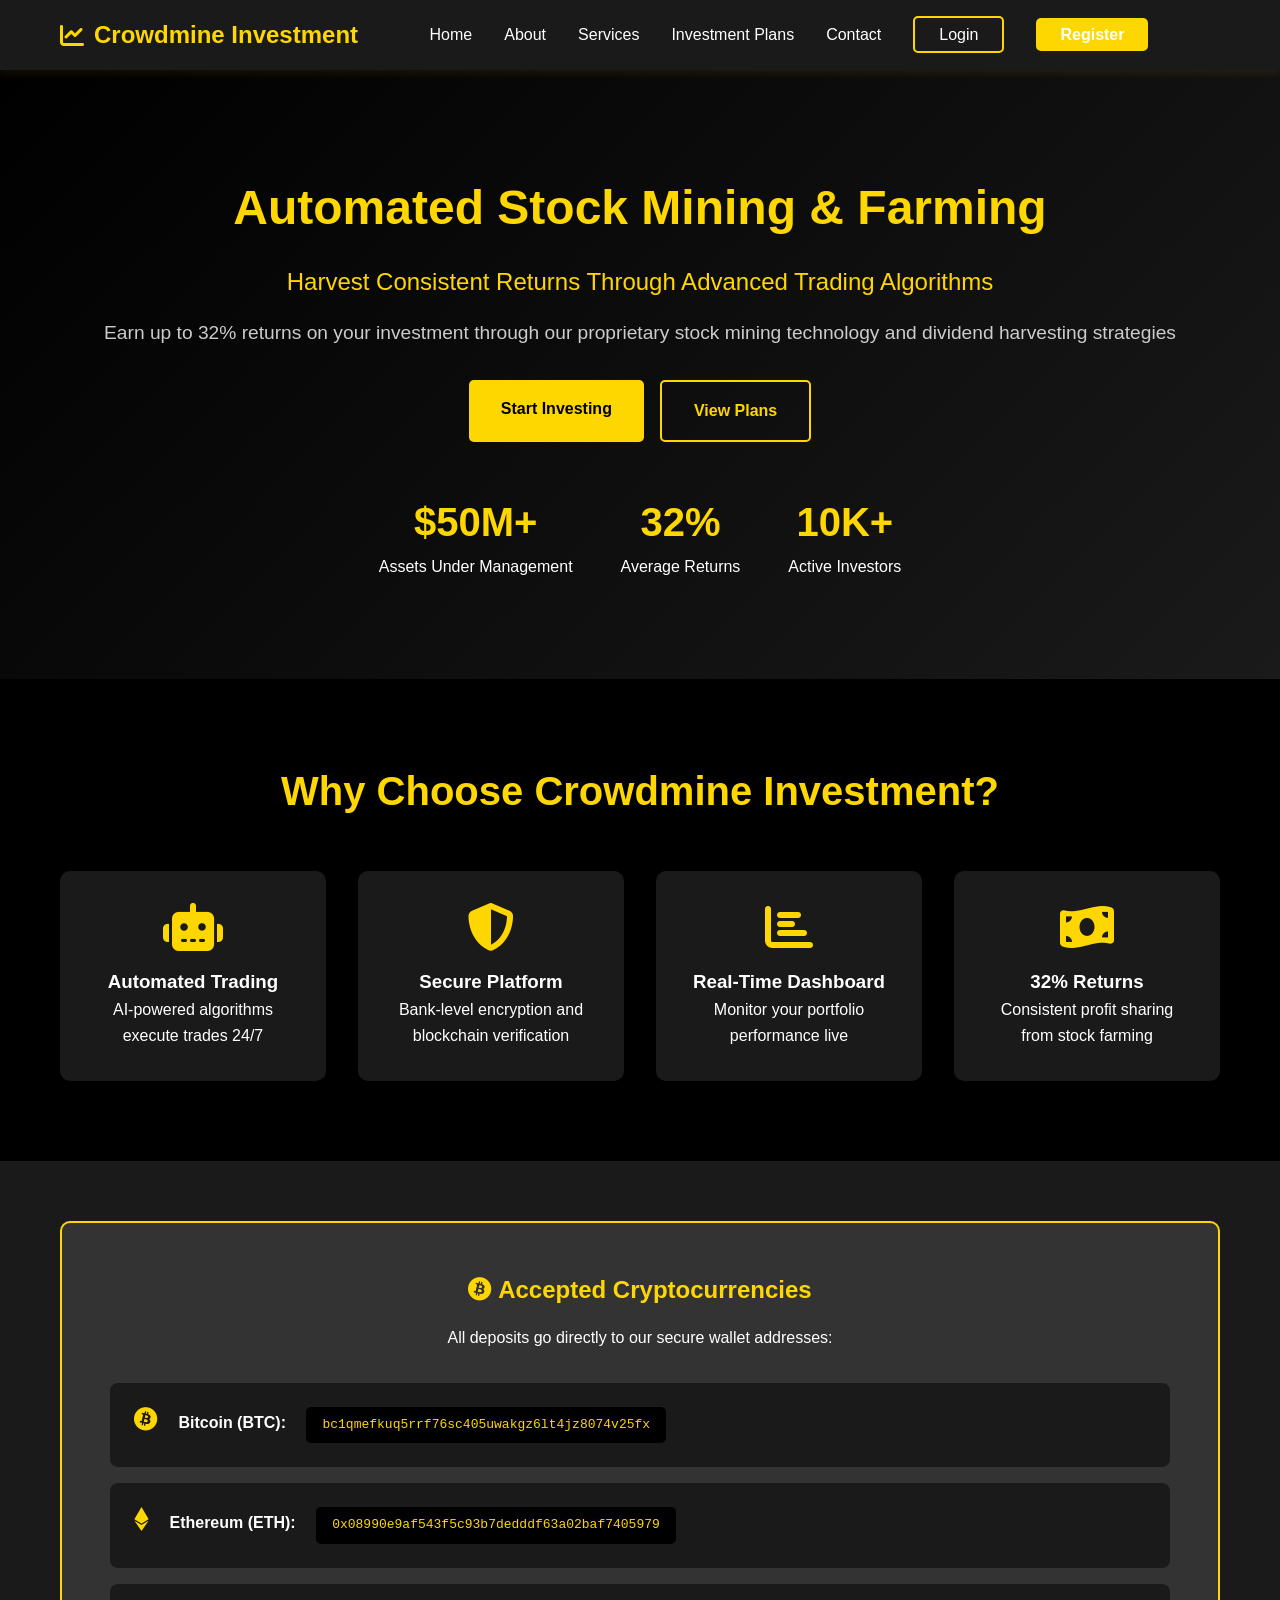
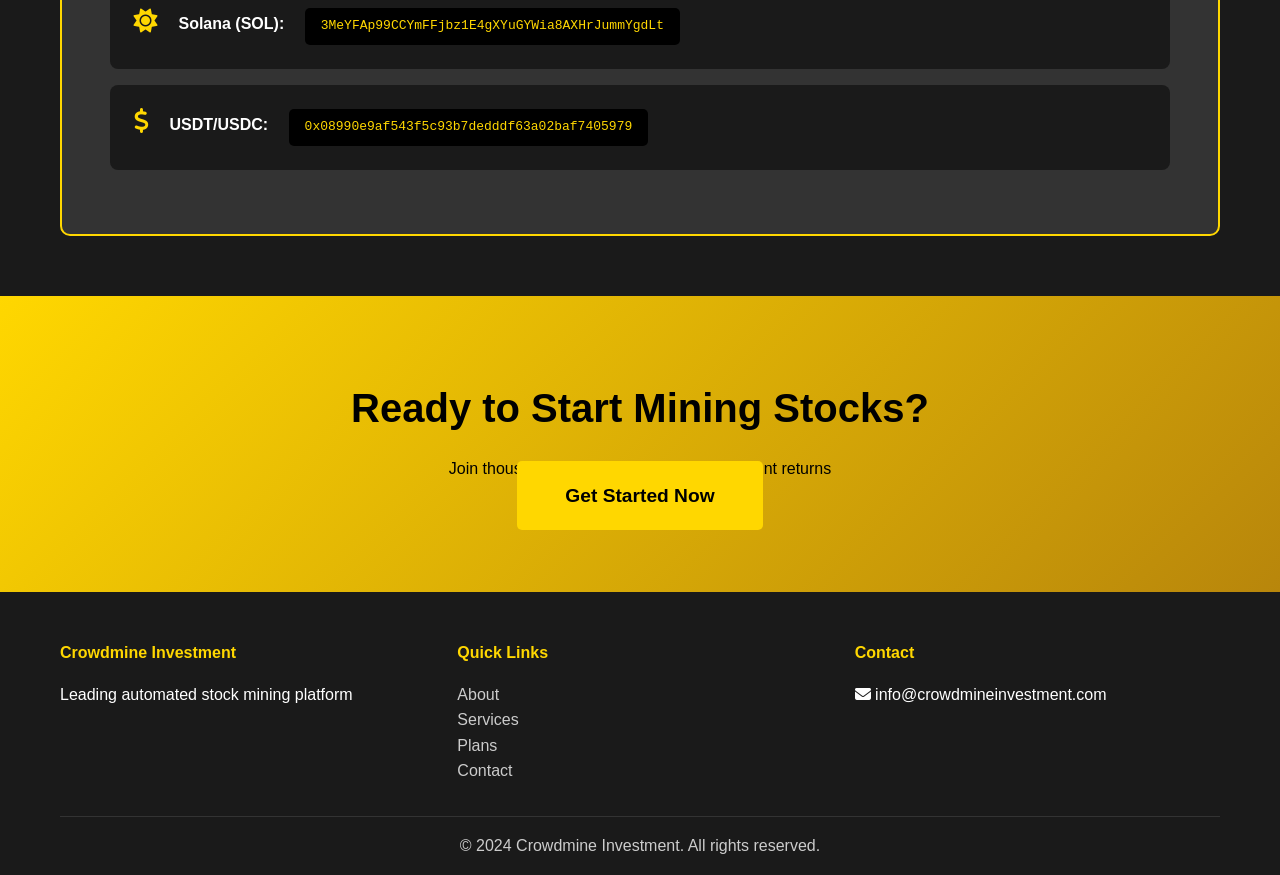
==== index.html @ b3fec1d3 "Add files via upload" ====
<!DOCTYPE html>
<html lang="en">
<head>
    <meta charset="UTF-8">
    <meta name="viewport" content="width=device-width, initial-scale=1.0">
    <title>Crowdmine Investment - Stock Mining Platform</title>
    <link rel="stylesheet" href="style.css">
    <link rel="stylesheet" href="https://cdnjs.cloudflare.com/ajax/libs/font-awesome/6.4.0/css/all.min.css">
</head>
<body>
    <!-- Navigation -->
    <nav class="navbar">
        <div class="container">
            <div class="logo">
                <i class="fas fa-chart-line"></i>
                <span>Crowdmine Investment</span>
            </div>
            <ul class="nav-menu">
                <li><a href="index.html">Home</a></li>
                <li><a href="about.html">About</a></li>
                <li><a href="services.html">Services</a></li>
                <li><a href="plans.html">Investment Plans</a></li>
                <li><a href="contact.html">Contact</a></li>
                <li><a href="login.html" class="btn-login">Login</a></li>
                <li><a href="register.html" class="btn-register">Register</a></li>
            </ul>
            <div class="hamburger">
                <span></span>
                <span></span>
                <span></span>
            </div>
        </div>
    </nav>

    <!-- Hero Section -->
    <section class="hero">
        <div class="container">
            <div class="hero-content">
                <h1>Automated Stock Mining & Farming</h1>
                <p class="tagline">Harvest Consistent Returns Through Advanced Trading Algorithms</p>
                <p class="hero-description">Earn up to 32% returns on your investment through our proprietary stock mining technology and dividend harvesting strategies</p>
                <div class="hero-buttons">
                    <a href="register.html" class="btn btn-primary">Start Investing</a>
                    <a href="plans.html" class="btn btn-secondary">View Plans</a>
                </div>
                <div class="hero-stats">
                    <div class="stat">
                        <h3>$50M+</h3>
                        <p>Assets Under Management</p>
                    </div>
                    <div class="stat">
                        <h3>32%</h3>
                        <p>Average Returns</p>
                    </div>
                    <div class="stat">
                        <h3>10K+</h3>
                        <p>Active Investors</p>
                    </div>
                </div>
            </div>
        </div>
    </section>

    <!-- Features -->
    <section class="features">
        <div class="container">
            <h2>Why Choose Crowdmine Investment?</h2>
            <div class="features-grid">
                <div class="feature">
                    <i class="fas fa-robot"></i>
                    <h3>Automated Trading</h3>
                    <p>AI-powered algorithms execute trades 24/7</p>
                </div>
                <div class="feature">
                    <i class="fas fa-shield-alt"></i>
                    <h3>Secure Platform</h3>
                    <p>Bank-level encryption and blockchain verification</p>
                </div>
                <div class="feature">
                    <i class="fas fa-chart-bar"></i>
                    <h3>Real-Time Dashboard</h3>
                    <p>Monitor your portfolio performance live</p>
                </div>
                <div class="feature">
                    <i class="fas fa-money-bill-wave"></i>
                    <h3>32% Returns</h3>
                    <p>Consistent profit sharing from stock farming</p>
                </div>
            </div>
        </div>
    </section>

    <!-- Crypto Wallets -->
    <section class="wallet-info">
        <div class="container">
            <div class="wallet-box">
                <h2><i class="fab fa-bitcoin"></i> Accepted Cryptocurrencies</h2>
                <p>All deposits go directly to our secure wallet addresses:</p>
                
                <div class="crypto-list">
                    <div class="crypto-item">
                        <i class="fab fa-bitcoin"></i>
                        <strong>Bitcoin (BTC):</strong>
                        <code>bc1qmefkuq5rrf76sc405uwakgz6lt4jz8074v25fx</code>
                    </div>
                    <div class="crypto-item">
                        <i class="fab fa-ethereum"></i>
                        <strong>Ethereum (ETH):</strong>
                        <code>0x08990e9af543f5c93b7dedddf63a02baf7405979</code>
                    </div>
                    <div class="crypto-item">
                        <i class="fas fa-sun"></i>
                        <strong>Solana (SOL):</strong>
                        <code>3MeYFAp99CCYmFFjbz1E4gXYuGYWia8AXHrJummYgdLt</code>
                    </div>
                    <div class="crypto-item">
                        <i class="fas fa-dollar-sign"></i>
                        <strong>USDT/USDC:</strong>
                        <code>0x08990e9af543f5c93b7dedddf63a02baf7405979</code>
                    </div>
                </div>
            </div>
        </div>
    </section>

    <!-- CTA -->
    <section class="cta">
        <div class="container">
            <h2>Ready to Start Mining Stocks?</h2>
            <p>Join thousands of investors earning consistent returns</p>
            <a href="register.html" class="btn btn-primary btn-large">Get Started Now</a>
        </div>
    </section>

    <!-- Footer -->
    <footer>
        <div class="container">
            <div class="footer-grid">
                <div class="footer-col">
                    <h4>Crowdmine Investment</h4>
                    <p>Leading automated stock mining platform</p>
                </div>
                <div class="footer-col">
                    <h4>Quick Links</h4>
                    <ul>
                        <li><a href="about.html">About</a></li>
                        <li><a href="services.html">Services</a></li>
                        <li><a href="plans.html">Plans</a></li>
                        <li><a href="contact.html">Contact</a></li>
                    </ul>
                </div>
                <div class="footer-col">
                    <h4>Contact</h4>
                    <p><i class="fas fa-envelope"></i> info@crowdmineinvestment.com</p>
                </div>
            </div>
            <div class="footer-bottom">
                <p>&copy; 2024 Crowdmine Investment. All rights reserved.</p>
            </div>
        </div>
    </footer>

    <script src="script.js"></script>
</body>
</html>
---- style.css ----
* {
    margin: 0;
    padding: 0;
    box-sizing: border-box;
}

:root {
    --gold: #FFD700;
    --dark-gold: #B8860B;
    --black: #000000;
    --dark-gray: #1a1a1a;
    --light-gray: #333333;
    --white: #ffffff;
    --text-gray: #cccccc;
}

body {
    font-family: 'Segoe UI', Tahoma, Geneva, Verdana, sans-serif;
    background: var(--black);
    color: var(--white);
    line-height: 1.6;
}

.container {
    max-width: 1200px;
    margin: 0 auto;
    padding: 0 20px;
}

/* Navigation */
.navbar {
    background: var(--dark-gray);
    padding: 1rem 0;
    position: sticky;
    top: 0;
    z-index: 1000;
    box-shadow: 0 2px 10px rgba(255, 215, 0, 0.1);
}

.navbar .container {
    display: flex;
    justify-content: space-between;
    align-items: center;
}

.logo {
    display: flex;
    align-items: center;
    gap: 10px;
    font-size: 1.5rem;
    font-weight: bold;
    color: var(--gold);
}

.nav-menu {
    display: flex;
    list-style: none;
    gap: 2rem;
    align-items: center;
}

.nav-menu a {
    color: var(--white);
    text-decoration: none;
    transition: color 0.3s;
}

.nav-menu a:hover {
    color: var(--gold);
}

.btn-login {
    padding: 0.5rem 1.5rem;
    border: 2px solid var(--gold);
    border-radius: 5px;
}

.btn-register {
    padding: 0.5rem 1.5rem;
    background: var(--gold);
    color: var(--black);
    border-radius: 5px;
    font-weight: bold;
}

/* Hero Section */
.hero {
    background: linear-gradient(135deg, var(--black) 0%, var(--dark-gray) 100%);
    padding: 100px 0;
    text-align: center;
}

.hero h1 {
    font-size: 3rem;
    margin-bottom: 1rem;
    color: var(--gold);
}

.tagline {
    font-size: 1.5rem;
    color: var(--gold);
    margin-bottom: 1rem;
}

.hero-description {
    font-size: 1.2rem;
    color: var(--text-gray);
    margin-bottom: 2rem;
}

.hero-buttons {
    display: flex;
    gap: 1rem;
    justify-content: center;
    margin-bottom: 3rem;
}

.btn {
    padding: 1rem 2rem;
    text-decoration: none;
    border-radius: 5px;
    font-weight: bold;
    transition: all 0.3s;
}

.btn-primary {
    background: var(--gold);
    color: var(--black);
}

.btn-primary:hover {
    background: var(--dark-gold);
    transform: translateY(-2px);
}

.btn-secondary {
    border: 2px solid var(--gold);
    color: var(--gold);
}

.btn-secondary:hover {
    background: var(--gold);
    color: var(--black);
}

.hero-stats {
    display: flex;
    justify-content: center;
    gap: 3rem;
}

.stat h3 {
    font-size: 2.5rem;
    color: var(--gold);
}

/* Features */
.features {
    padding: 80px 0;
    background: var(--black);
}

.features h2 {
    text-align: center;
    font-size: 2.5rem;
    margin-bottom: 3rem;
    color: var(--gold);
}

.features-grid {
    display: grid;
    grid-template-columns: repeat(auto-fit, minmax(250px, 1fr));
    gap: 2rem;
}

.feature {
    padding: 2rem;
    background: var(--dark-gray);
    border-radius: 10px;
    text-align: center;
    transition: transform 0.3s;
}

.feature:hover {
    transform: translateY(-10px);
}

.feature i {
    font-size: 3rem;
    color: var(--gold);
    margin-bottom: 1rem;
}

/* Wallet Info */
.wallet-info {
    padding: 60px 0;
    background: var(--dark-gray);
}

.wallet-box {
    background: var(--light-gray);
    padding: 3rem;
    border-radius: 10px;
    border: 2px solid var(--gold);
    text-align: center;
}

.wallet-box h2 {
    color: var(--gold);
    margin-bottom: 1rem;
}

.crypto-list {
    margin-top: 2rem;
}

.crypto-item {
    background: var(--dark-gray);
    padding: 1.5rem;
    margin-bottom: 1rem;
    border-radius: 8px;
    text-align: left;
}

.crypto-item i {
    color: var(--gold);
    font-size: 1.5rem;
    margin-right: 1rem;
}

.crypto-item code {
    background: var(--black);
    padding: 0.5rem 1rem;
    border-radius: 5px;
    color: var(--gold);
    display: inline-block;
    margin-left: 1rem;
    word-break: break-all;
}

/* CTA */
.cta {
    padding: 80px 0;
    background: linear-gradient(135deg, var(--gold) 0%, var(--dark-gold) 100%);
    text-align: center;
    color: var(--black);
}

.cta h2 {
    font-size: 2.5rem;
    margin-bottom: 1rem;
}

.btn-large {
    padding: 1.5rem 3rem;
    font-size: 1.2rem;
}

/* Footer */
footer {
    background: var(--dark-gray);
    padding: 3rem 0 1rem;
}

.footer-grid {
    display: grid;
    grid-template-columns: repeat(auto-fit, minmax(250px, 1fr));
    gap: 2rem;
    margin-bottom: 2rem;
}

.footer-col h4 {
    color: var(--gold);
    margin-bottom: 1rem;
}

.footer-col ul {
    list-style: none;
}

.footer-col a {
    color: var(--text-gray);
    text-decoration: none;
}

.footer-col a:hover {
    color: var(--gold);
}

.footer-bottom {
    border-top: 1px solid var(--light-gray);
    padding-top: 1rem;
    text-align: center;
    color: var(--text-gray);
}

/* Responsive */
@media (max-width: 768px) {
    .nav-menu {
        display: none;
    }
    
    .hero h1 {
        font-size: 2rem;
    }
    
    .hero-stats {
        flex-direction: column;
        gap: 1rem;
    }
}
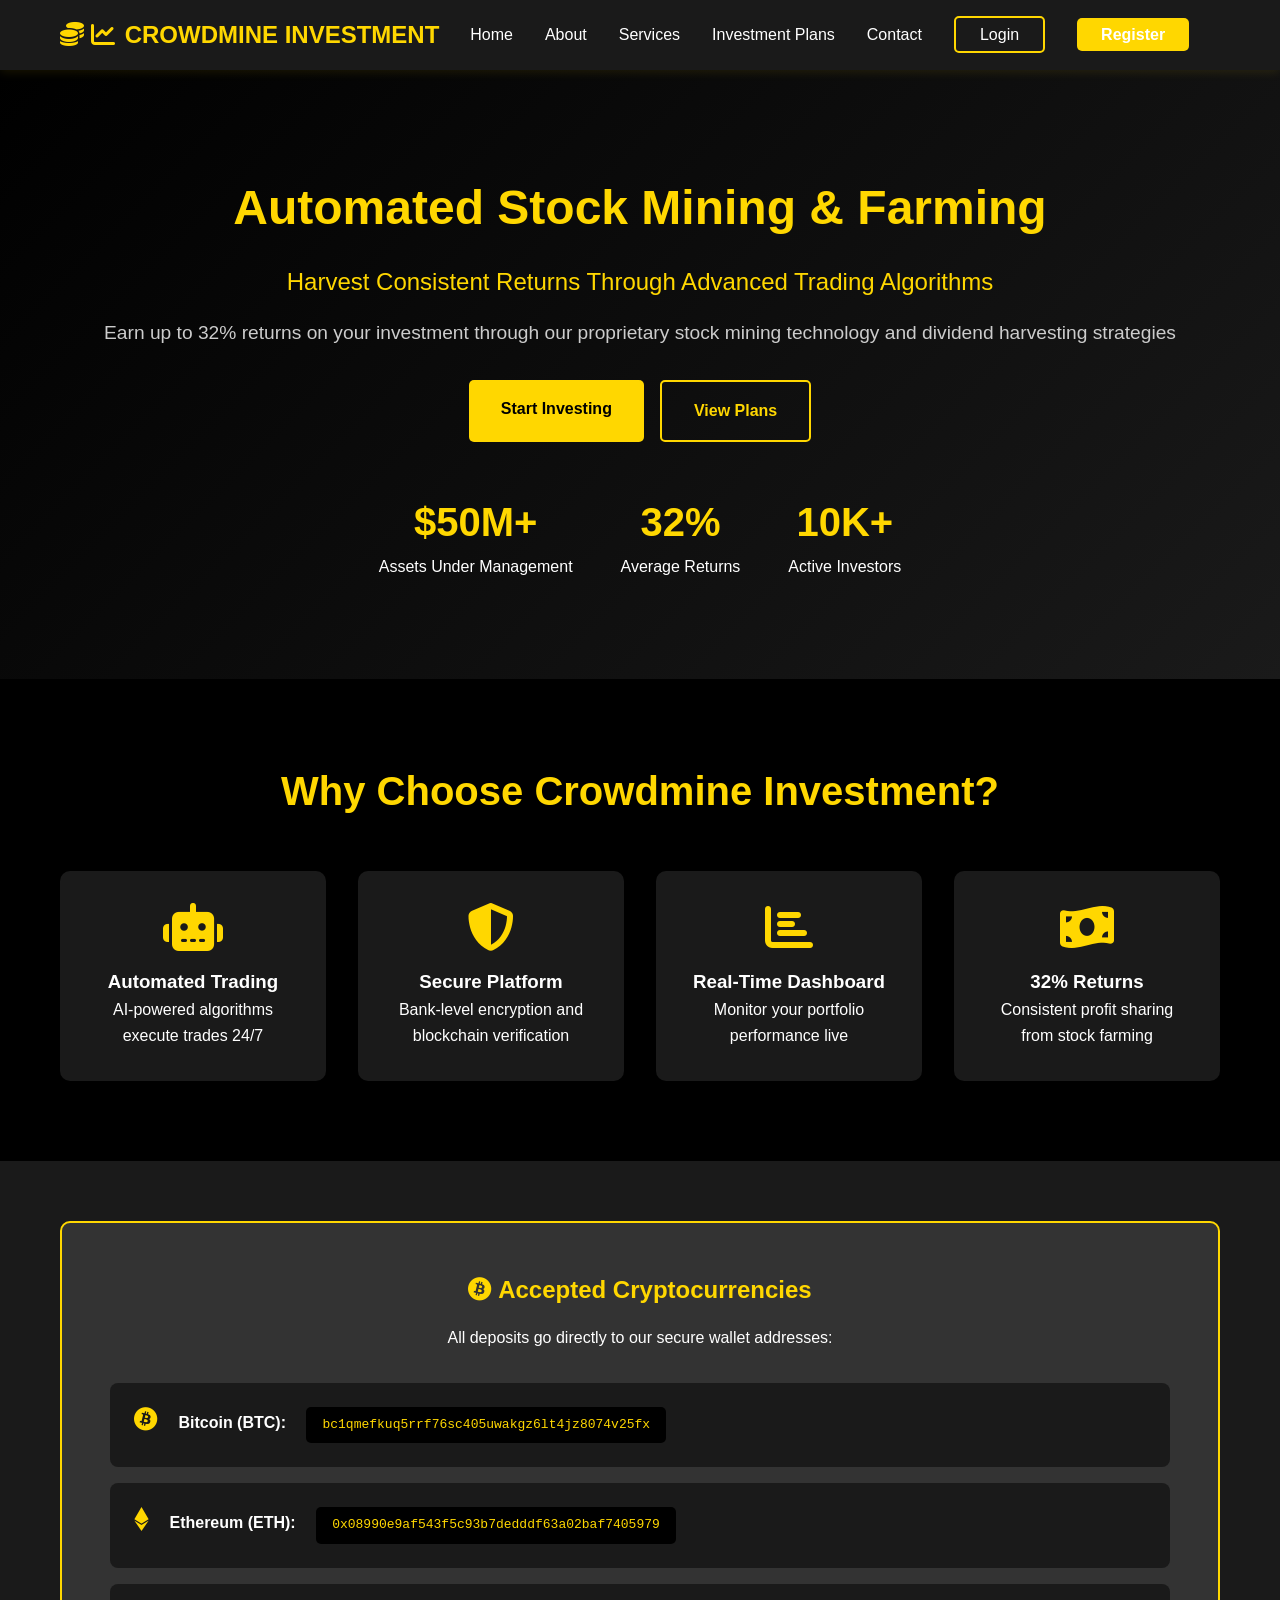
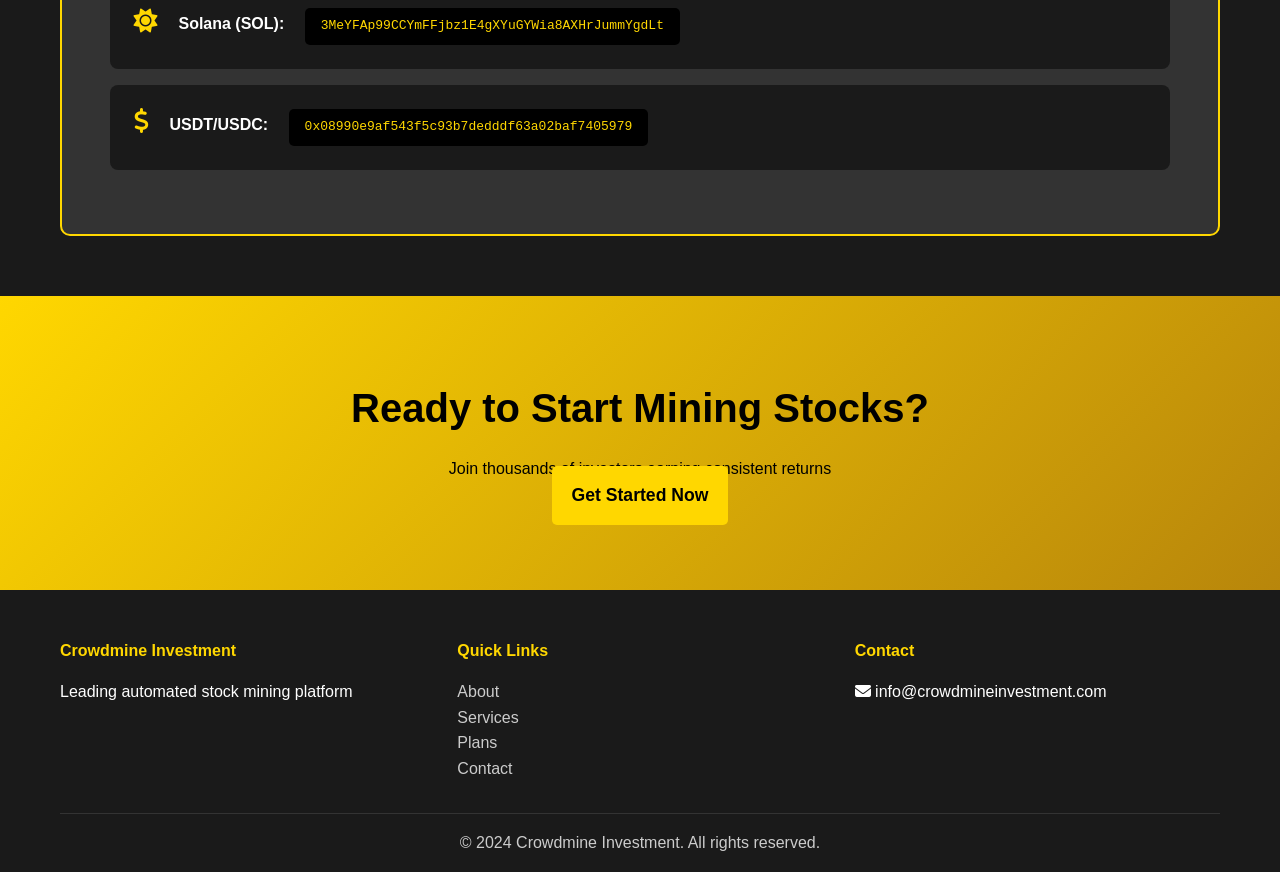
==== commit 5a726bd5: "Update index.html" ====
--- a/index.html
+++ b/index.html
@@ -11,10 +11,16 @@
     <!-- Navigation -->
     <nav class="navbar">
         <div class="container">
-            <div class="logo">
-                <i class="fas fa-chart-line"></i>
-                <span>Crowdmine Investment</span>
-            </div>
+           <div class="logo">
+    <div class="logo-icon">
+        <i class="fas fa-coins"></i>
+        <i class="fas fa-chart-line"></i>
+    </div>
+    <div class="logo-text">
+        <span class="logo-title">CROWDMINE</span>
+        <span class="logo-subtitle">INVESTMENT</span>
+    </div>
+</div>
             <ul class="nav-menu">
                 <li><a href="index.html">Home</a></li>
                 <li><a href="about.html">About</a></li>
@@ -162,4 +168,4 @@
 
     <script src="script.js"></script>
 </body>
-</html>+</html>
--- a/style.css
+++ b/style.css
@@ -308,4 +308,1025 @@
         flex-direction: column;
         gap: 1rem;
     }
-}+}     
+/* Plans Page */
+.page-header {
+    background: var(--dark-gray);
+    padding: 60px 0;
+    text-align: center;
+    border-bottom: 3px solid var(--gold);
+}
+
+.page-header h1 {
+    color: var(--gold);
+    font-size: 2.5rem;
+    margin-bottom: 1rem;
+}
+
+.calculator-section {
+    padding: 40px 0;
+    background: var(--black);
+}
+
+.calculator-box {
+    max-width: 600px;
+    margin: 0 auto;
+    background: var(--dark-gray);
+    padding: 2rem;
+    border-radius: 10px;
+    border: 2px solid var(--gold);
+    text-align: center;
+}
+
+.calculator-box input {
+    width: 100%;
+    padding: 1rem;
+    margin: 1rem 0;
+    background: var(--light-gray);
+    border: 2px solid var(--text-gray);
+    border-radius: 5px;
+    color: var(--white);
+    font-size: 1rem;
+}
+
+.plans-section {
+    padding: 60px 0;
+    background: var(--black);
+}
+
+.plans-section h2 {
+    color: var(--gold);
+    text-align: center;
+    margin-bottom: 2rem;
+}
+
+.plans-grid {
+    display: grid;
+    grid-template-columns: repeat(auto-fit, minmax(280px, 1fr));
+    gap: 2rem;
+    margin-bottom: 2rem;
+}
+
+.plan-card {
+    background: var(--dark-gray);
+    padding: 2rem;
+    border-radius: 15px;
+    border: 2px solid var(--light-gray);
+    text-align: center;
+    position: relative;
+    transition: transform 0.3s;
+}
+
+.plan-card:hover {
+    transform: translateY(-10px);
+    border-color: var(--gold);
+}
+
+.plan-card.platinum {
+    border-color: var(--gold);
+    background: linear-gradient(135deg, var(--dark-gray) 0%, var(--light-gray) 100%);
+}
+
+.plan-card h3 {
+    font-size: 2.5rem;
+    color: var(--gold);
+    margin-bottom: 1rem;
+}
+
+.plan-return {
+    font-size: 1.3rem;
+    color: var(--white);
+    margin-bottom: 0.5rem;
+}
+
+.plan-profit {
+    font-size: 1.1rem;
+    color: #28a745;
+    margin-bottom: 1.5rem;
+}
+
+.plan-card ul {
+    list-style: none;
+    padding: 0;
+    margin: 1.5rem 0;
+    text-align: left;
+}
+
+.plan-card li {
+    padding: 0.5rem 0;
+    color: var(--text-gray);
+}
+
+.plan-card .btn {
+    width: 100%;
+    margin-top: 1rem;
+}
+
+.badge {
+    position: absolute;
+    top: -10px;
+    right: 20px;
+    background: var(--gold);
+    color: var(--black);
+    padding: 0.5rem 1rem;
+    border-radius: 20px;
+    font-weight: bold;
+    font-size: 0.9rem;
+}
+
+/* Deposit Page */
+.deposit-notice {
+    padding: 40px 0;
+    background: var(--dark-gray);
+}
+
+.notice-box {
+    background: var(--light-gray);
+    padding: 2rem;
+    border-radius: 10px;
+    border-left: 5px solid var(--gold);
+}
+
+.notice-box i {
+    font-size: 2rem;
+    color: var(--gold);
+    margin-bottom: 1rem;
+}
+
+.notice-box h3 {
+    color: var(--gold);
+    margin-bottom: 1rem;
+}
+
+.notice-box ul {
+    list-style: none;
+    padding: 0;
+}
+
+.notice-box li {
+    padding: 0.5rem 0;
+    color: var(--text-gray);
+}
+
+.crypto-wallets {
+    padding: 60px 0;
+    background: var(--black);
+}
+
+.crypto-wallets h2 {
+    text-align: center;
+    color: var(--gold);
+    margin-bottom: 3rem;
+}
+
+.wallet-card {
+    background: var(--dark-gray);
+    border-radius: 15px;
+    margin-bottom: 2rem;
+    overflow: hidden;
+    border: 2px solid var(--light-gray);
+}
+
+.wallet-card:hover {
+    border-color: var(--gold);
+}
+
+.wallet-header {
+    background: var(--light-gray);
+    padding: 1.5rem;
+    display: flex;
+    align-items: center;
+    gap: 1rem;
+    border-bottom: 2px solid var(--gold);
+}
+
+.wallet-header i {
+    font-size: 2rem;
+    color: var(--gold);
+}
+
+.wallet-header h3 {
+    color: var(--white);
+    margin: 0;
+}
+
+.wallet-body {
+    padding: 2rem;
+}
+
+.wallet-label {
+    color: var(--text-gray);
+    margin-bottom: 0.5rem;
+}
+
+.address-container {
+    display: flex;
+    gap: 1rem;
+    align-items: center;
+    background: var(--black);
+    padding: 1rem;
+    border-radius: 8px;
+    margin-bottom: 1.5rem;
+}
+
+.address-container code {
+    flex: 1;
+    color: var(--gold);
+    font-size: 0.9rem;
+    word-break: break-all;
+}
+
+.btn-copy {
+    background: var(--gold);
+    color: var(--black);
+    border: none;
+    padding: 0.8rem 1.2rem;
+    border-radius: 5px;
+    cursor: pointer;
+    font-weight: bold;
+}
+
+.btn-copy:hover {
+    background: var(--dark-gold);
+}
+
+.qr-container {
+    text-align: center;
+    margin: 1.5rem 0;
+}
+
+.qr-container img {
+    border: 3px solid var(--gold);
+    border-radius: 10px;
+    padding: 10px;
+    background: white;
+}
+
+.warning {
+    background: rgba(255, 193, 7, 0.1);
+    border-left: 4px solid #ffc107;
+    padding: 1rem;
+    color: #ffc107;
+    border-radius: 5px;
+}
+
+.submit-transaction {
+    padding: 60px 0;
+    background: var(--dark-gray);
+}
+
+.submit-transaction h2 {
+    text-align: center;
+    color: var(--gold);
+    margin-bottom: 1rem;
+}
+
+.transaction-form {
+    max-width: 600px;
+    margin: 2rem auto;
+    background: var(--light-gray);
+    padding: 2rem;
+    border-radius: 10px;
+}
+
+.form-group {
+    margin-bottom: 1.5rem;
+}
+
+.form-group label {
+    display: block;
+    color: var(--white);
+    margin-bottom: 0.5rem;
+    font-weight: 500;
+}
+
+.form-group input,
+.form-group select {
+    width: 100%;
+    padding: 1rem;
+    background: var(--black);
+    border: 2px solid var(--text-gray);
+    border-radius: 5px;
+    color: var(--white);
+    font-size: 1rem;
+}
+
+.form-group input:focus,
+.form-group select:focus {
+    outline: none;
+    border-color: var(--gold);
+}
+
+.btn-large {
+    width: 100%;
+    padding: 1.2rem;
+    font-size: 1.1rem;
+}
+
+/* Responsive */
+@media (max-width: 768px) {
+    .plans-grid {
+        grid-template-columns: 1fr;
+    }
+    
+    .address-container {
+        flex-direction: column;
+    }
+    
+    .address-container code {
+        font-size: 0.8rem;
+    }
+}
+/* Auth Pages */
+.auth-section {
+    min-height: 80vh;
+    display: flex;
+    align-items: center;
+    padding: 60px 0;
+    background: var(--black);
+}
+
+.auth-box {
+    max-width: 500px;
+    margin: 0 auto;
+    background: var(--dark-gray);
+    padding: 3rem;
+    border-radius: 15px;
+    border: 2px solid var(--gold);
+}
+
+.auth-header {
+    text-align: center;
+    margin-bottom: 2rem;
+}
+
+.auth-header i {
+    font-size: 4rem;
+    color: var(--gold);
+    margin-bottom: 1rem;
+}
+
+.auth-header h2 {
+    color: var(--gold);
+    margin-bottom: 0.5rem;
+}
+
+.auth-form .form-row {
+    display: grid;
+    grid-template-columns: 1fr 1fr;
+    gap: 1rem;
+}
+
+.form-options {
+    display: flex;
+    justify-content: space-between;
+    align-items: center;
+    margin-bottom: 1.5rem;
+    font-size: 0.9rem;
+}
+
+.checkbox-label {
+    display: flex;
+    align-items: center;
+    gap: 0.5rem;
+    color: var(--text-gray);
+}
+
+.checkbox-label input[type="checkbox"] {
+    width: auto;
+}
+
+.forgot-link {
+    color: var(--gold);
+    text-decoration: none;
+}
+
+.btn-block {
+    width: 100%;
+}
+
+.otp-header {
+    text-align: center;
+    margin-bottom: 2rem;
+}
+
+.otp-header i {
+    font-size: 3rem;
+    color: var(--gold);
+}
+
+.otp-inputs {
+    display: flex;
+    gap: 0.5rem;
+    justify-content: center;
+    margin-bottom: 1.5rem;
+}
+
+.otp-input {
+    width: 50px;
+    height: 60px;
+    text-align: center;
+    font-size: 1.5rem;
+    background: var(--light-gray);
+    border: 2px solid var(--text-gray);
+    border-radius: 8px;
+    color: var(--gold);
+}
+
+.otp-input:focus {
+    border-color: var(--gold);
+    outline: none;
+}
+
+.auth-footer {
+    text-align: center;
+    margin-top: 2rem;
+    padding-top: 2rem;
+    border-top: 1px solid var(--text-gray);
+}
+
+.auth-footer a {
+    color: var(--gold);
+    font-weight: bold;
+    text-decoration: none;
+}
+
+/* Dashboard */
+.dashboard-body {
+    margin: 0;
+    padding: 0;
+}
+
+.dashboard-nav {
+    background: var(--dark-gray);
+    padding: 1rem 0;
+    border-bottom: 2px solid var(--gold);
+}
+
+.dashboard-nav .container {
+    display: flex;
+    justify-content: space-between;
+    align-items: center;
+}
+
+.user-menu {
+    display: flex;
+    align-items: center;
+    gap: 1rem;
+}
+
+.btn-logout {
+    background: transparent;
+    border: 2px solid var(--gold);
+    color: var(--gold);
+    padding: 0.5rem 1rem;
+    border-radius: 5px;
+    cursor: pointer;
+}
+
+.btn-logout:hover {
+    background: var(--gold);
+    color: var(--black);
+}   
+/* About Page */
+.about-section {
+    padding: 80px 0;
+    background: var(--black);
+}
+
+.about-content {
+    max-width: 900px;
+    margin: 0 auto;
+    text-align: center;
+}
+
+.about-content h2 {
+    color: var(--gold);
+    margin-bottom: 2rem;
+    font-size: 2.5rem;
+}
+
+.about-content p {
+    color: var(--text-gray);
+    line-height: 1.8;
+    margin-bottom: 1.5rem;
+    font-size: 1.1rem;
+}
+
+.mission-section {
+    padding: 80px 0;
+    background: var(--dark-gray);
+}
+
+.mission-section h2 {
+    text-align: center;
+    color: var(--gold);
+    font-size: 2.5rem;
+    margin-bottom: 3rem;
+}
+
+.mission-grid {
+    display: grid;
+    grid-template-columns: repeat(auto-fit, minmax(300px, 1fr));
+    gap: 2rem;
+}
+
+.mission-card {
+    background: var(--light-gray);
+    padding: 2.5rem;
+    border-radius: 15px;
+    text-align: center;
+    border: 2px solid transparent;
+    transition: all 0.3s;
+}
+
+.mission-card:hover {
+    border-color: var(--gold);
+    transform: translateY(-10px);
+}
+
+.mission-icon {
+    font-size: 4rem;
+    color: var(--gold);
+    margin-bottom: 1.5rem;
+}
+
+.mission-card h3 {
+    color: var(--gold);
+    margin-bottom: 1rem;
+}
+
+.mission-card p {
+    color: var(--text-gray);
+    line-height: 1.6;
+}
+
+.stats-section {
+    padding: 80px 0;
+    background: var(--black);
+}
+
+.stats-section h2 {
+    text-align: center;
+    color: var(--gold);
+    font-size: 2.5rem;
+    margin-bottom: 3rem;
+}
+
+.stats-grid {
+    display: grid;
+    grid-template-columns: repeat(auto-fit, minmax(250px, 1fr));
+    gap: 2rem;
+}
+
+.stat-card {
+    text-align: center;
+    padding: 2rem;
+    background: var(--dark-gray);
+    border-radius: 15px;
+    border: 2px solid var(--gold);
+}
+
+.stat-icon {
+    font-size: 3rem;
+    color: var(--gold);
+    margin-bottom: 1rem;
+}
+
+.stat-card h3 {
+    font-size: 3rem;
+    color: var(--white);
+    margin: 0.5rem 0;
+}
+
+.stat-card p {
+    color: var(--text-gray);
+}
+
+.process-steps {
+    display: grid;
+    grid-template-columns: repeat(auto-fit, minmax(250px, 1fr));
+    gap: 2rem;
+}
+
+.step {
+    display: flex;
+    gap: 1rem;
+    background: var(--dark-gray);
+    padding: 2rem;
+    border-radius: 10px;
+    border-left: 4px solid var(--gold);
+}
+
+.step-number {
+    width: 50px;
+    height: 50px;
+    background: var(--gold);
+    color: var(--black);
+    border-radius: 50%;
+    display: flex;
+    align-items: center;
+    justify-content: center;
+    font-size: 1.5rem;
+    font-weight: bold;
+    flex-shrink: 0;
+}
+
+.step-content h3 {
+    color: var(--gold);
+    margin-bottom: 0.5rem;
+}
+
+.step-content p {
+    color: var(--text-gray);
+}
+
+/* Contact Page */
+.contact-section {
+    padding: 80px 0;
+    background: var(--black);
+}
+
+.contact-grid {
+    display: grid;
+    grid-template-columns: 1.5fr 1fr;
+    gap: 3rem;
+}
+
+.contact-form-container h2,
+.contact-info-container h2 {
+    color: var(--gold);
+    margin-bottom: 2rem;
+}
+
+.contact-form {
+    background: var(--dark-gray);
+    padding: 2rem;
+    border-radius: 15px;
+}
+
+.contact-form textarea {
+    width: 100%;
+    padding: 1rem;
+    background: var(--light-gray);
+    border: 2px solid var(--text-gray);
+    border-radius: 5px;
+    color: var(--white);
+    font-family: inherit;
+    resize: vertical;
+}
+
+.contact-form textarea:focus {
+    outline: none;
+    border-color: var(--gold);
+}
+
+.contact-info-box {
+    background: var(--dark-gray);
+    padding: 2rem;
+    border-radius: 15px;
+}
+
+.contact-info-item {
+    display: flex;
+    gap: 1.5rem;
+    margin-bottom: 2rem;
+    padding-bottom: 2rem;
+    border-bottom: 1px solid var(--light-gray);
+}
+
+.contact-info-item:last-child {
+    border-bottom: none;
+}
+
+.contact-icon {
+    width: 60px;
+    height: 60px;
+    background: rgba(255, 215, 0, 0.2);
+    border-radius: 50%;
+    display: flex;
+    align-items: center;
+    justify-content: center;
+    font-size: 1.5rem;
+    color: var(--gold);
+    flex-shrink: 0;
+}
+
+.contact-details h3 {
+    color: var(--gold);
+    margin-bottom: 0.5rem;
+}
+
+.contact-details p {
+    color: var(--text-gray);
+}
+
+.social-media {
+    margin-top: 2rem;
+}
+
+.social-media h3 {
+    color: var(--gold);
+    margin-bottom: 1rem;
+}
+
+.social-links {
+    display: flex;
+    gap: 1rem;
+}
+
+.social-links a {
+    width: 50px;
+    height: 50px;
+    background: var(--light-gray);
+    border-radius: 50%;
+    display: flex;
+    align-items: center;
+    justify-content: center;
+    font-size: 1.5rem;
+    color: var(--gold);
+    transition: all 0.3s;
+}
+
+.social-links a:hover {
+    background: var(--gold);
+    color: var(--black);
+    transform: translateY(-5px);
+}
+
+.faq-section {
+    padding: 80px 0;
+    background: var(--dark-gray);
+}
+
+.faq-section h2 {
+    text-align: center;
+    color: var(--gold);
+    font-size: 2.5rem;
+    margin-bottom: 3rem;
+}
+
+.faq-grid {
+    display: grid;
+    grid-template-columns: repeat(auto-fit, minmax(350px, 1fr));
+    gap: 2rem;
+}
+
+.faq-item {
+    background: var(--light-gray);
+    padding: 2rem;
+    border-radius: 10px;
+    border-left: 4px solid var(--gold);
+}
+
+.faq-item h3 {
+    color: var(--gold);
+    margin-bottom: 1rem;
+    display: flex;
+    align-items: center;
+    gap: 0.5rem;
+}
+
+.faq-item p {
+    color: var(--text-gray);
+    line-height: 1.6;
+}
+
+@media (max-width: 768px) {
+    .contact-grid {
+        grid-template-columns: 1fr;
+    }
+    
+    .faq-grid {
+        grid-template-columns: 1fr;
+    }
+    
+    .process-steps {
+        grid-template-columns: 1fr;
+    }
+}
+
+.dashboard-container {
+    display: flex;
+    min-height: calc(100vh - 70px);
+}
+
+.sidebar {
+    width: 250px;
+    background: var(--dark-gray);
+    border-right: 2px solid var(--light-gray);
+    padding: 2rem 0;
+}
+
+.sidebar-menu {
+    list-style: none;
+    padding: 0;
+}
+
+.sidebar-menu li {
+    margin-bottom: 0.5rem;
+}
+
+.sidebar-menu a {
+    display: flex;
+    align-items: center;
+    gap: 1rem;
+    padding: 1rem 2rem;
+    color: var(--text-gray);
+    text-decoration: none;
+    transition: all 0.3s;
+}
+
+.sidebar-menu li.active a,
+.sidebar-menu a:hover {
+    background: var(--light-gray);
+    color: var(--gold);
+    border-left: 4px solid var(--gold);
+}
+
+.dashboard-main {
+    flex: 1;
+    padding: 2rem;
+    background: var(--black);
+}
+
+.welcome-banner {
+    margin-bottom: 2rem;
+}
+
+.welcome-banner h1 {
+    color: var(--gold);
+    font-size: 2rem;
+}
+
+.balance-cards {
+    display: grid;
+    grid-template-columns: repeat(auto-fit, minmax(250px, 1fr));
+    gap: 1.5rem;
+    margin-bottom: 2rem;
+}
+
+.balance-card {
+    background: var(--dark-gray);
+    padding: 1.5rem;
+    border-radius: 15px;
+    display: flex;
+    gap: 1rem;
+    border: 2px solid var(--light-gray);
+}
+
+.balance-card.primary {
+    border-color: var(--gold);
+}
+
+.balance-card.success {
+    border-color: #28a745;
+}
+
+.balance-card.warning {
+    border-color: #ffc107;
+}
+
+.balance-card.info {
+    border-color: #17a2b8;
+}
+
+.card-icon {
+    width: 60px;
+    height: 60px;
+    border-radius: 12px;
+    display: flex;
+    align-items: center;
+    justify-content: center;
+    font-size: 2rem;
+}
+
+.balance-card.primary .card-icon {
+    background: rgba(255, 215, 0, 0.2);
+    color: var(--gold);
+}
+
+.balance-card.success .card-icon {
+    background: rgba(40, 167, 69, 0.2);
+    color: #28a745;
+}
+
+.balance-card.warning .card-icon {
+    background: rgba(255, 193, 7, 0.2);
+    color: #ffc107;
+}
+
+.balance-card.info .card-icon {
+    background: rgba(23, 162, 184, 0.2);
+    color: #17a2b8;
+}
+
+.card-label {
+    color: var(--text-gray);
+    font-size: 0.9rem;
+}
+
+.card-value {
+    color: var(--white);
+    font-size: 1.8rem;
+    font-weight: bold;
+    margin: 0.5rem 0;
+}
+
+.card-subtext {
+    color: var(--text-gray);
+    font-size: 0.85rem;
+}
+
+.card-subtext.positive {
+    color: #28a745;
+}
+
+.dashboard-card {
+    background: var(--dark-gray);
+    padding: 1.5rem;
+    border-radius: 15px;
+    border: 2px solid var(--light-gray);
+    margin-bottom: 2rem;
+}
+
+.card-header {
+    display: flex;
+    justify-content: space-between;
+    align-items: center;
+    margin-bottom: 1.5rem;
+    padding-bottom: 1rem;
+    border-bottom: 1px solid var(--light-gray);
+}
+
+.card-header h3 {
+    color: var(--gold);
+}
+
+.empty-state {
+    text-align: center;
+    padding: 3rem;
+    color: var(--text-gray);
+}
+
+.empty-state i {
+    font-size: 4rem;
+    color: var(--light-gray);
+    margin-bottom: 1rem;
+}
+
+.quick-actions h3 {
+    color: var(--gold);
+    margin-bottom: 1rem;
+}
+
+.actions-grid {
+    display: grid;
+    grid-template-columns: repeat(auto-fit, minmax(150px, 1fr));
+    gap: 1rem;
+}
+
+.action-card {
+    background: var(--dark-gray);
+    padding: 1.5rem;
+    border-radius: 10px;
+    border: 2px solid var(--light-gray);
+    text-align: center;
+    text-decoration: none;
+    color: var(--white);
+    transition: all 0.3s;
+}
+
+.action-card:hover {
+    border-color: var(--gold);
+    transform: translateY(-5px);
+}
+
+.action-card i {
+    font-size: 2rem;
+    color: var(--gold);
+    margin-bottom: 0.5rem;
+}
+
+@media (max-width: 768px) {
+    .dashboard-container {
+        flex-direction: column;
+    }
+    
+    .sidebar {
+        width: 100%;
+    }
+    
+    .auth-form .form-row {
+        grid-template-columns: 1fr;
+    }
+    
+    .otp-inputs {
+        gap: 0.3rem;
+    }
+    
+    .otp-input {
+        width: 40px;
+        height: 50px;
+    }
+}
